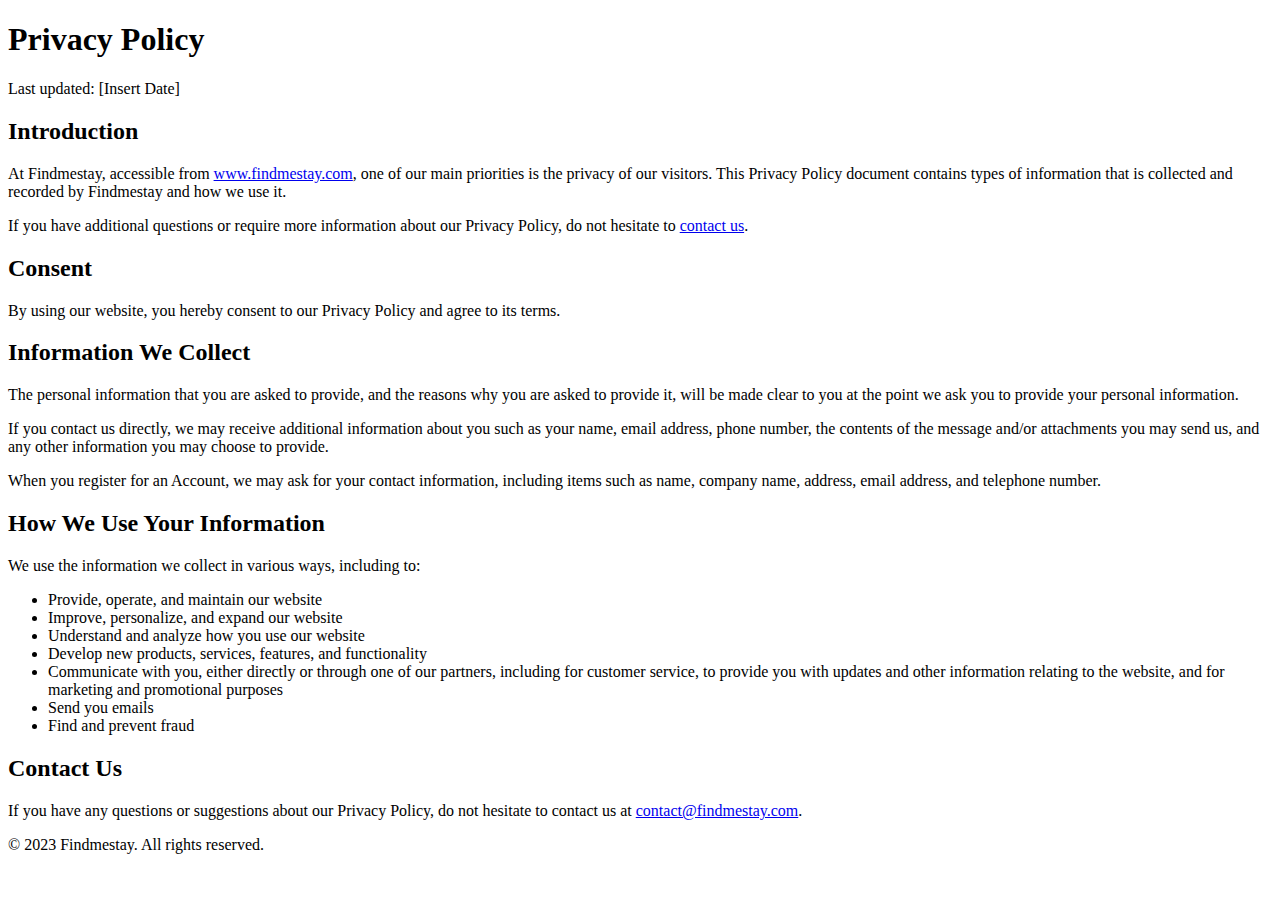
==== privacy-policy.html @ 91702a7a "Create privacy-policy.html" ====
<!DOCTYPE html>
<html lang="en">
<head>
  <meta charset="UTF-8">
  <meta name="viewport" content="width=device-width, initial-scale=1.0">
  <title>Privacy Policy - Findmestay</title>
  <link rel="stylesheet" href="styles.css">
</head>
<body>
  <header>
    <div class="container">
      <h1>Privacy Policy</h1>
      <p>Last updated: [Insert Date]</p>
    </div>
  </header>

  <main class="container">
    <section>
      <h2>Introduction</h2>
      <p>At Findmestay, accessible from <a href="https://www.findmestay.com">www.findmestay.com</a>, one of our main priorities is the privacy of our visitors. This Privacy Policy document contains types of information that is collected and recorded by Findmestay and how we use it.</p>
      <p>If you have additional questions or require more information about our Privacy Policy, do not hesitate to <a href="#contact">contact us</a>.</p>
    </section>

    <section>
      <h2>Consent</h2>
      <p>By using our website, you hereby consent to our Privacy Policy and agree to its terms.</p>
    </section>

    <section>
      <h2>Information We Collect</h2>
      <p>The personal information that you are asked to provide, and the reasons why you are asked to provide it, will be made clear to you at the point we ask you to provide your personal information.</p>
      <p>If you contact us directly, we may receive additional information about you such as your name, email address, phone number, the contents of the message and/or attachments you may send us, and any other information you may choose to provide.</p>
      <p>When you register for an Account, we may ask for your contact information, including items such as name, company name, address, email address, and telephone number.</p>
    </section>

    <section>
      <h2>How We Use Your Information</h2>
      <p>We use the information we collect in various ways, including to:</p>
      <ul>
        <li>Provide, operate, and maintain our website</li>
        <li>Improve, personalize, and expand our website</li>
        <li>Understand and analyze how you use our website</li>
        <li>Develop new products, services, features, and functionality</li>
        <li>Communicate with you, either directly or through one of our partners, including for customer service, to provide you with updates and other information relating to the website, and for marketing and promotional purposes</li>
        <li>Send you emails</li>
        <li>Find and prevent fraud</li>
      </ul>
    </section>

    <!-- Add more sections as needed -->

    <section id="contact">
      <h2>Contact Us</h2>
      <p>If you have any questions or suggestions about our Privacy Policy, do not hesitate to contact us at <a href="mailto:contact@findmestay.com">contact@findmestay.com</a>.</p>
    </section>
  </main>

  <footer>
    <div class="container">
      <p>&copy; 2023 Findmestay. All rights reserved.</p>
    </div>
  </footer>
</body>
</html>
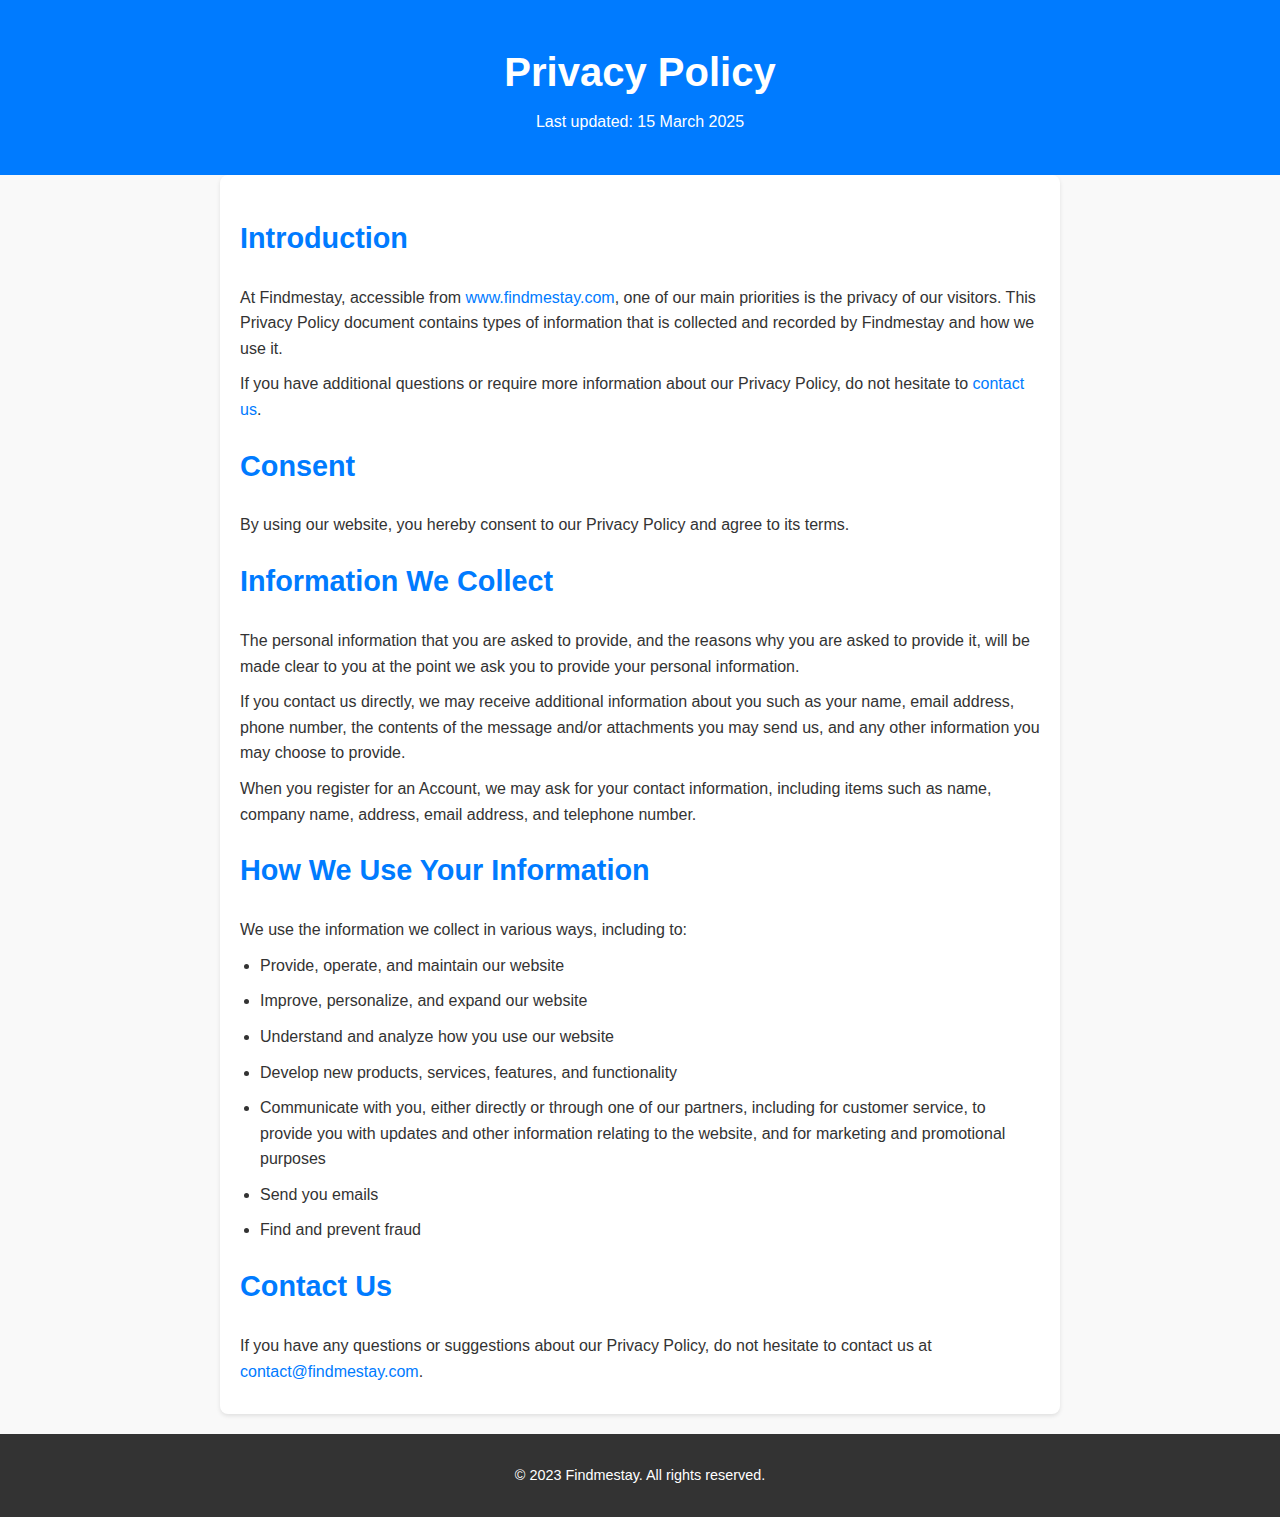
==== commit 04bc3a4d: "Update privacy-policy.html" ====
--- a/privacy-policy.html
+++ b/privacy-policy.html
@@ -10,7 +10,7 @@
   <header>
     <div class="container">
       <h1>Privacy Policy</h1>
-      <p>Last updated: [Insert Date]</p>
+      <p>Last updated: 15 March 2025</p>
     </div>
   </header>
 
--- a/styles.css
+++ b/styles.css
@@ -0,0 +1,85 @@
+/* General Styles */
+body {
+  font-family: Arial, sans-serif;
+  line-height: 1.6;
+  margin: 0;
+  padding: 0;
+  background-color: #f9f9f9;
+  color: #333;
+}
+
+.container {
+  width: 90%;
+  max-width: 800px;
+  margin: 0 auto;
+  padding: 20px;
+}
+
+/* Header Styles */
+header {
+  background-color: #007BFF;
+  color: #fff;
+  padding: 20px 0;
+  text-align: center;
+}
+
+header h1 {
+  margin: 0;
+  font-size: 2.5rem;
+}
+
+header p {
+  margin: 5px 0 0;
+  font-size: 1rem;
+}
+
+/* Main Content Styles */
+main {
+  background-color: #fff;
+  padding: 20px;
+  border-radius: 8px;
+  box-shadow: 0 2px 4px rgba(0, 0, 0, 0.1);
+  margin-top: 20px;
+}
+
+h2 {
+  color: #007BFF;
+  margin-top: 20px;
+  font-size: 1.8rem;
+}
+
+p {
+  margin: 10px 0;
+}
+
+a {
+  color: #007BFF;
+  text-decoration: none;
+}
+
+a:hover {
+  text-decoration: underline;
+}
+
+ul {
+  margin: 10px 0;
+  padding-left: 20px;
+}
+
+ul li {
+  margin-bottom: 10px;
+}
+
+/* Footer Styles */
+footer {
+  background-color: #333;
+  color: #fff;
+  text-align: center;
+  padding: 10px 0;
+  margin-top: 20px;
+}
+
+footer p {
+  margin: 0;
+  font-size: 0.9rem;
+}
